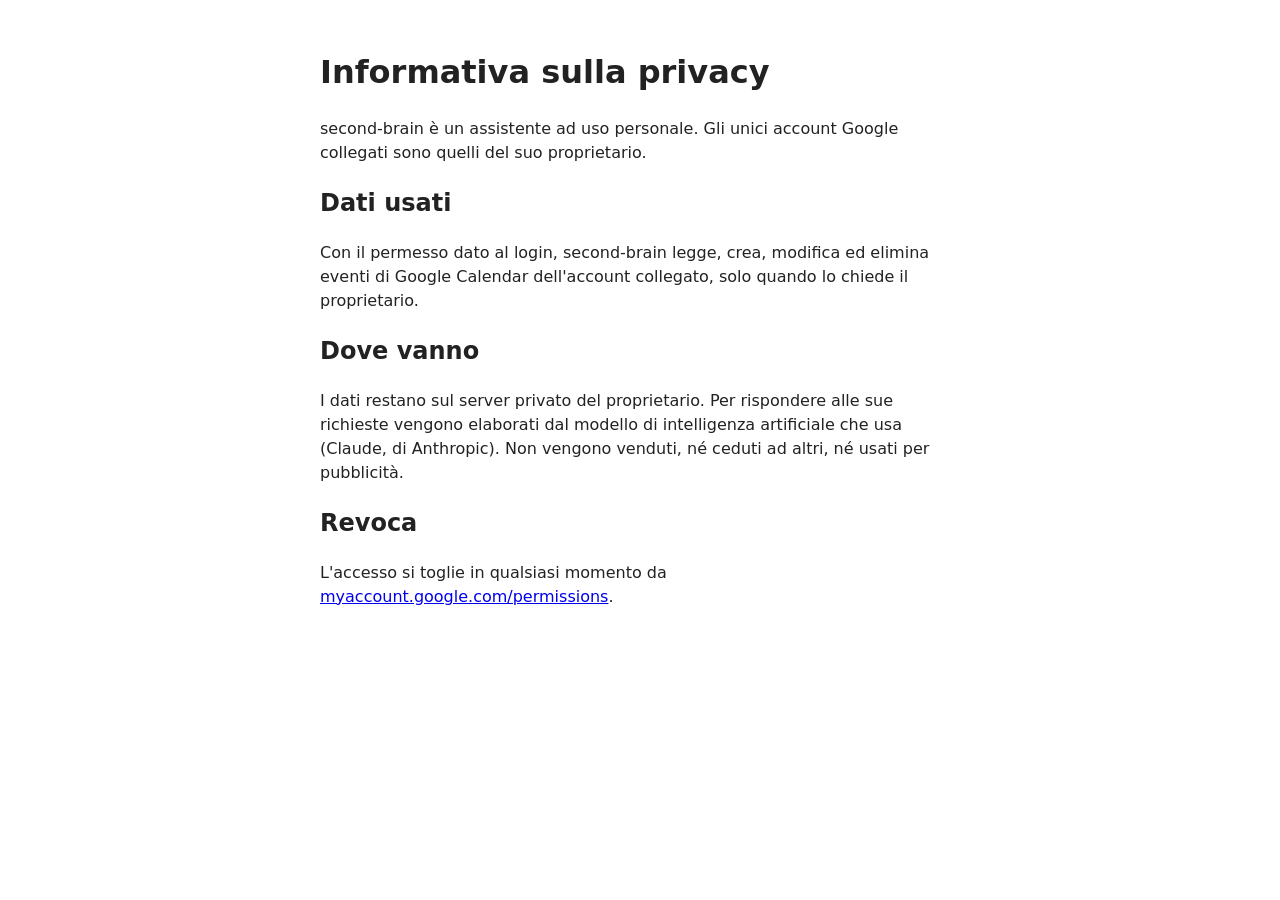
==== privacy.html @ 84aa8bb6 "Pagine di second-brain Co-Authored-By: Claude Opus 5.5 <noreply@anthropic.com>" ====
<!doctype html>
<html lang="it">
<head>
<meta charset="utf-8">
<meta name="viewport" content="width=device-width, initial-scale=1">
<title>Privacy di second-brain</title>
<style>body{font:16px/1.5 system-ui,sans-serif;max-width:40rem;margin:3rem auto;padding:0 1rem;color:#222;background:#fff}</style>
</head>
<body>
<h1>Informativa sulla privacy</h1>
<p>second-brain è un assistente ad uso personale. Gli unici account Google collegati sono quelli del suo proprietario.</p>
<h2>Dati usati</h2>
<p>Con il permesso dato al login, second-brain legge, crea, modifica ed elimina eventi di Google Calendar dell'account collegato, solo quando lo chiede il proprietario.</p>
<h2>Dove vanno</h2>
<p>I dati restano sul server privato del proprietario. Per rispondere alle sue richieste vengono elaborati dal modello di intelligenza artificiale che usa (Claude, di Anthropic). Non vengono venduti, né ceduti ad altri, né usati per pubblicità.</p>
<h2>Revoca</h2>
<p>L'accesso si toglie in qualsiasi momento da <a href="https://myaccount.google.com/permissions">myaccount.google.com/permissions</a>.</p>
</body>
</html>
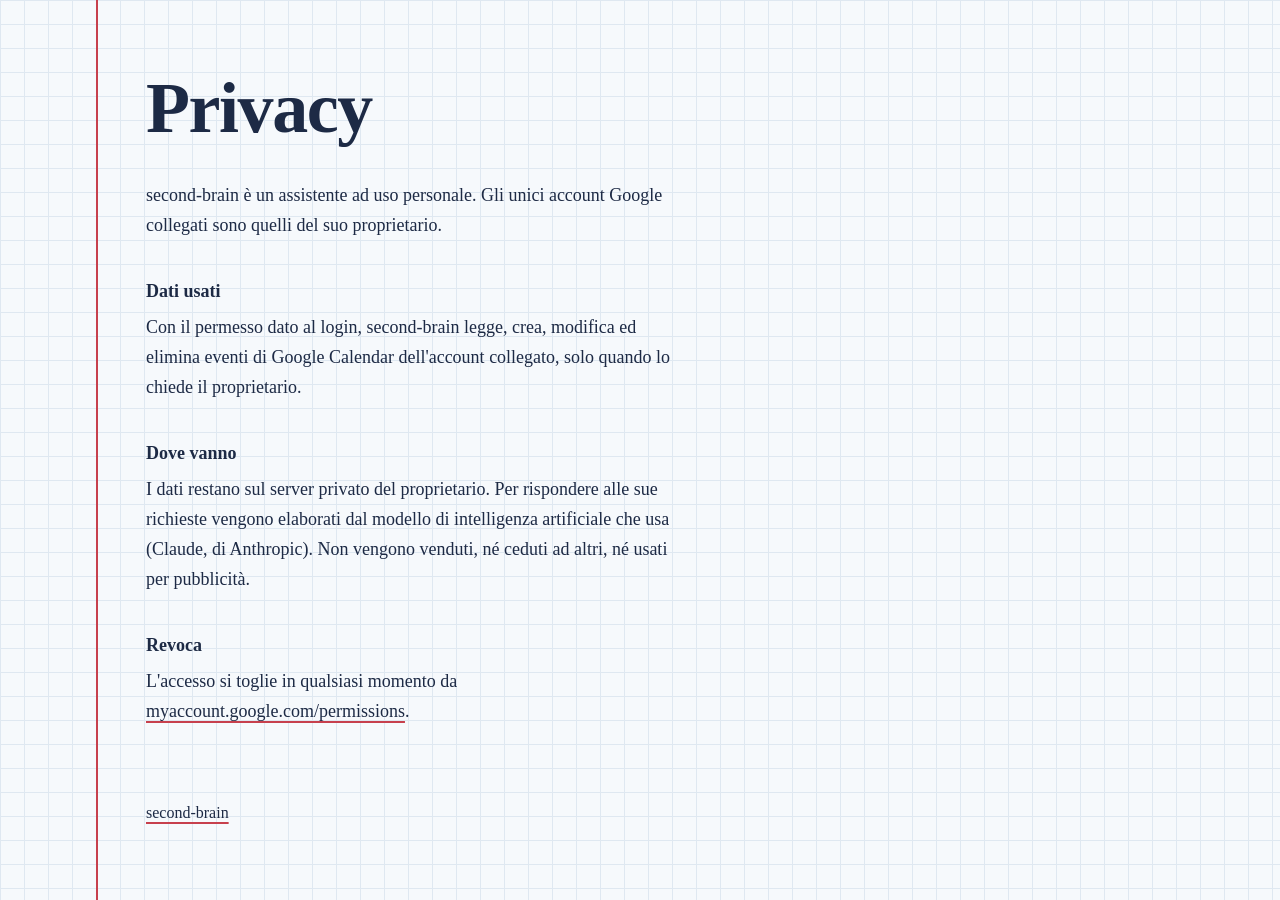
==== commit 7c2f1eef: "Pagine più curate, non indicizzabili Co-Authored-By: Claude Opus 5.5 <noreply@anthropic.com>" ====
--- a/privacy.html
+++ b/privacy.html
@@ -3,17 +3,25 @@
 <head>
 <meta charset="utf-8">
 <meta name="viewport" content="width=device-width, initial-scale=1">
+<meta name="robots" content="noindex, nofollow">
 <title>Privacy di second-brain</title>
-<style>body{font:16px/1.5 system-ui,sans-serif;max-width:40rem;margin:3rem auto;padding:0 1rem;color:#222;background:#fff}</style>
+<link rel="stylesheet" href="style.css">
 </head>
 <body>
-<h1>Informativa sulla privacy</h1>
+<main>
+<h1>Privacy</h1>
 <p>second-brain è un assistente ad uso personale. Gli unici account Google collegati sono quelli del suo proprietario.</p>
+
 <h2>Dati usati</h2>
 <p>Con il permesso dato al login, second-brain legge, crea, modifica ed elimina eventi di Google Calendar dell'account collegato, solo quando lo chiede il proprietario.</p>
+
 <h2>Dove vanno</h2>
 <p>I dati restano sul server privato del proprietario. Per rispondere alle sue richieste vengono elaborati dal modello di intelligenza artificiale che usa (Claude, di Anthropic). Non vengono venduti, né ceduti ad altri, né usati per pubblicità.</p>
+
 <h2>Revoca</h2>
 <p>L'accesso si toglie in qualsiasi momento da <a href="https://myaccount.google.com/permissions">myaccount.google.com/permissions</a>.</p>
+
+<footer><a href="./">second-brain</a></footer>
+</main>
 </body>
 </html>
--- a/style.css
+++ b/style.css
@@ -0,0 +1,73 @@
+/* Un foglio di quaderno a quadretti, con il margine rosso. Niente font né risorse esterne. */
+:root {
+  --carta: #f6f9fc;
+  --quadretto: #dfe8f1;
+  --inchiostro: #1d2a45;
+  --matita: #5a6a86;
+  --margine: #c7404d;
+  --q: 24px;
+  color-scheme: light dark;
+}
+@media (prefers-color-scheme: dark) {
+  :root {
+    --carta: #121a2b;
+    --quadretto: #1e2940;
+    --inchiostro: #e4ebf5;
+    --matita: #9aa8c0;
+    --margine: #e0646f;
+  }
+}
+
+* { box-sizing: border-box; }
+
+html {
+  background-color: var(--carta);
+  background-image:
+    linear-gradient(var(--quadretto) 1px, transparent 1px),
+    linear-gradient(90deg, var(--quadretto) 1px, transparent 1px);
+  background-size: var(--q) var(--q);
+}
+
+body {
+  margin: 0;
+  min-height: 100vh;
+  color: var(--inchiostro);
+  font-family: "Iowan Old Style", "Charter", "Bitstream Charter", "Sitka Text", Cambria, Georgia, serif;
+  font-size: 1.125rem;
+  line-height: calc(var(--q) * 1.25);
+  /* il margine del quaderno */
+  border-left: 2px solid var(--margine);
+  margin-left: clamp(16px, 8vw, 96px);
+  padding: calc(var(--q) * 3) clamp(16px, 5vw, 48px) calc(var(--q) * 2);
+}
+
+main { max-width: 34rem; }
+
+h1 {
+  font-size: clamp(2.6rem, 9vw, 4.5rem);
+  line-height: 1;
+  font-weight: 700;
+  letter-spacing: -0.02em;
+  margin: 0 0 calc(var(--q) * 1.5);
+}
+
+h2 {
+  font-size: 1.125rem;
+  font-weight: 700;
+  margin: calc(var(--q) * 1.5) 0 calc(var(--q) * 0.25);
+}
+
+p { margin: 0 0 var(--q); }
+
+.sotto { color: var(--matita); }
+
+a {
+  color: var(--inchiostro);
+  text-decoration-color: var(--margine);
+  text-decoration-thickness: 2px;
+  text-underline-offset: 4px;
+}
+a:hover { color: var(--margine); }
+a:focus-visible { outline: 2px solid var(--margine); outline-offset: 3px; border-radius: 2px; }
+
+footer { margin-top: calc(var(--q) * 3); font-size: 1rem; color: var(--matita); }
